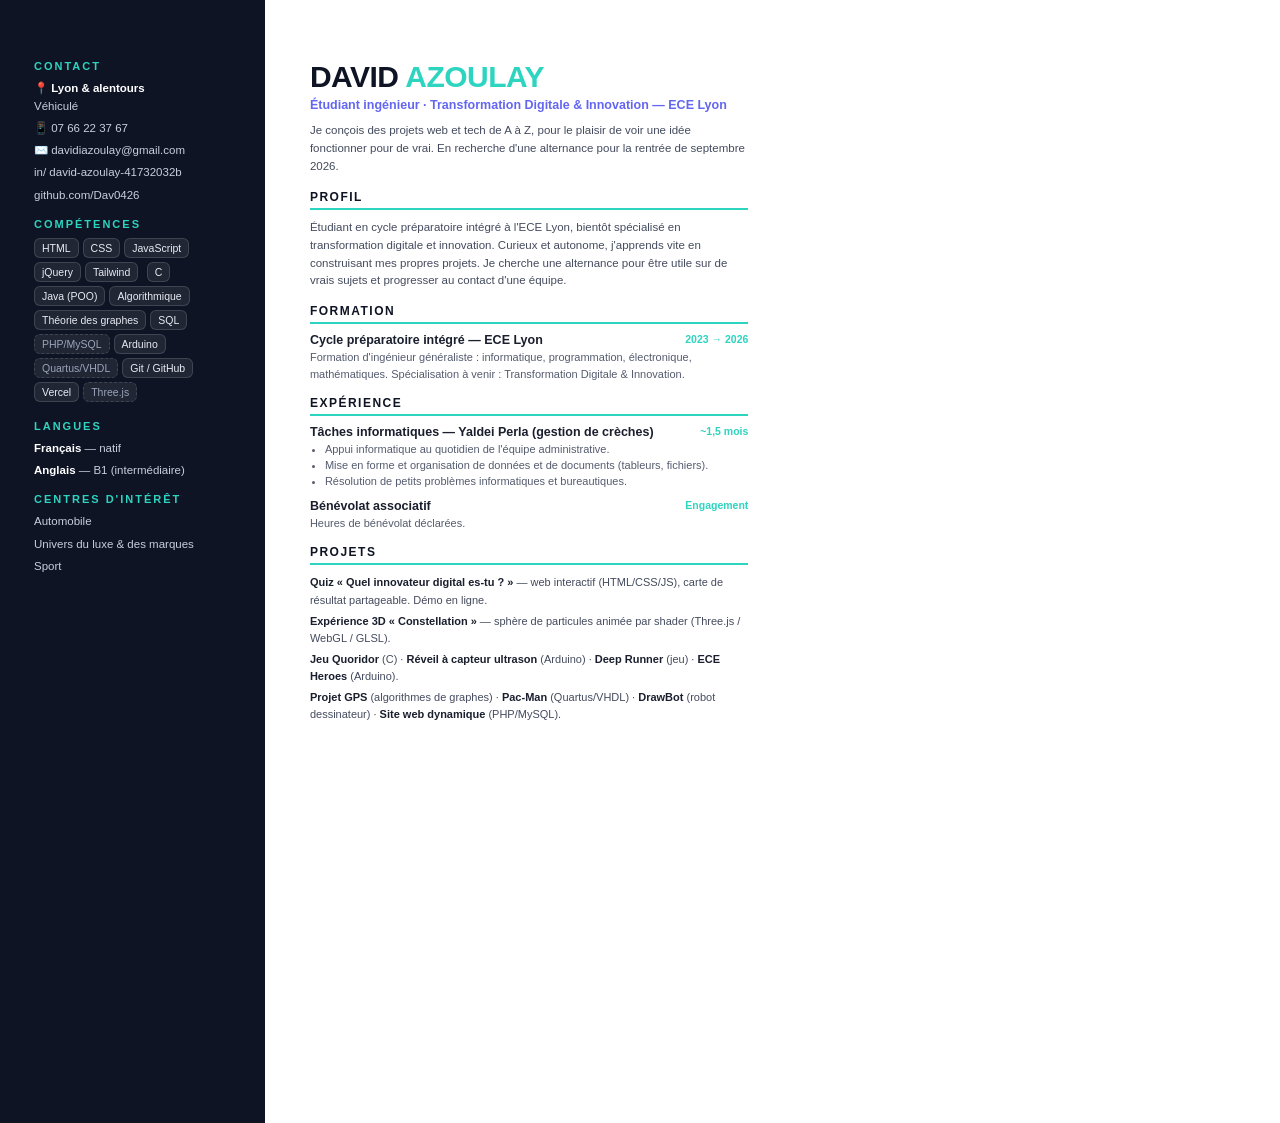
==== cv.html @ 5a432328 "Refonte complete : nouveau portfolio one-page 3D Remplace l'ancien site PHP par un portfolio moderne" ====
<!DOCTYPE html>
<html lang="fr">
<head>
<meta charset="UTF-8" />
<title>CV — David Azoulay</title>
<style>
  @page { size: A4; margin: 0; }
  * { margin: 0; padding: 0; box-sizing: border-box; }
  body { font-family: "Segoe UI", Arial, sans-serif; color: #1a1f2e; -webkit-print-color-adjust: exact; print-color-adjust: exact; }
  .page { width: 210mm; min-height: 297mm; display: grid; grid-template-columns: 70mm 1fr; }

  /* Colonne latérale */
  .side { background: #0f1424; color: #e8ebf3; padding: 16mm 9mm; }
  .side h2 { font-size: 11px; letter-spacing: 2px; text-transform: uppercase; color: #2dd4bf; margin: 14px 0 8px; }
  .side h2:first-child { margin-top: 0; }
  .side .item { font-size: 11.5px; line-height: 1.5; color: #c7cede; margin-bottom: 5px; word-break: break-word; }
  .side .item b { color: #fff; font-weight: 600; }
  .tag { display: inline-block; font-size: 10.5px; background: rgba(255,255,255,0.08); border: 1px solid rgba(255,255,255,0.14); padding: 3px 7px; border-radius: 6px; margin: 0 4px 4px 0; }
  .tag.soft { color: #9aa4ba; border-style: dashed; }

  /* Colonne principale */
  .main { padding: 16mm 12mm; }
  .name { font-size: 30px; font-weight: 800; letter-spacing: -0.5px; color: #0f1424; }
  .name span { color: #2dd4bf; }
  .role { font-size: 12.5px; font-weight: 600; color: #6366f1; margin: 4px 0 10px; }
  .pitch { font-size: 11.5px; line-height: 1.55; color: #444b5e; margin-bottom: 14px; }
  .sec { margin-top: 14px; }
  .sec > h3 { font-size: 12px; letter-spacing: 1.5px; text-transform: uppercase; color: #0f1424; border-bottom: 2px solid #2dd4bf; padding-bottom: 4px; margin-bottom: 9px; }
  .entry { margin-bottom: 9px; }
  .entry .top { display: flex; justify-content: space-between; gap: 8px; }
  .entry .ttl { font-size: 12.5px; font-weight: 700; color: #1a1f2e; }
  .entry .date { font-size: 10.5px; color: #2dd4bf; font-weight: 600; white-space: nowrap; }
  .entry .desc { font-size: 11px; line-height: 1.5; color: #555c6f; margin-top: 2px; }
  .entry ul { margin: 3px 0 0 15px; }
  .entry li { font-size: 11px; line-height: 1.45; color: #555c6f; }
  .proj-line { font-size: 11px; line-height: 1.55; color: #444b5e; margin-bottom: 4px; }
  .proj-line b { color: #1a1f2e; }
</style>
</head>
<body>
  <div class="page">
    <aside class="side">
      <h2>Contact</h2>
      <div class="item">📍 <b>Lyon &amp; alentours</b><br />Véhiculé</div>
      <div class="item">📱 07 66 22 37 67</div>
      <div class="item">✉️ davidiazoulay@gmail.com</div>
      <div class="item">in/ david-azoulay-41732032b</div>
      <div class="item">github.com/Dav0426</div>

      <h2>Compétences</h2>
      <div>
        <span class="tag">HTML</span><span class="tag">CSS</span><span class="tag">JavaScript</span>
        <span class="tag">jQuery</span><span class="tag">Tailwind</span>
        <span class="tag">C</span><span class="tag">Java (POO)</span><span class="tag">Algorithmique</span>
        <span class="tag">Théorie des graphes</span><span class="tag">SQL</span>
        <span class="tag soft">PHP/MySQL</span><span class="tag">Arduino</span>
        <span class="tag soft">Quartus/VHDL</span><span class="tag">Git / GitHub</span>
        <span class="tag">Vercel</span><span class="tag soft">Three.js</span>
      </div>

      <h2>Langues</h2>
      <div class="item"><b>Français</b> — natif</div>
      <div class="item"><b>Anglais</b> — B1 (intermédiaire)</div>

      <h2>Centres d'intérêt</h2>
      <div class="item">Automobile</div>
      <div class="item">Univers du luxe &amp; des marques</div>
      <div class="item">Sport</div>
    </aside>

    <main class="main">
      <div class="name">DAVID <span>AZOULAY</span></div>
      <div class="role">Étudiant ingénieur · Transformation Digitale &amp; Innovation — ECE Lyon</div>
      <div class="pitch">
        Je conçois des projets web et tech de A à Z, pour le plaisir de voir une idée fonctionner
        pour de vrai. En recherche d'une alternance pour la rentrée de septembre 2026.
      </div>

      <div class="sec">
        <h3>Profil</h3>
        <div class="pitch" style="margin:0">
          Étudiant en cycle préparatoire intégré à l'ECE Lyon, bientôt spécialisé en transformation
          digitale et innovation. Curieux et autonome, j'apprends vite en construisant mes propres
          projets. Je cherche une alternance pour être utile sur de vrais sujets et progresser au
          contact d'une équipe.
        </div>
      </div>

      <div class="sec">
        <h3>Formation</h3>
        <div class="entry">
          <div class="top"><span class="ttl">Cycle préparatoire intégré — ECE Lyon</span><span class="date">2023 → 2026</span></div>
          <div class="desc">Formation d'ingénieur généraliste : informatique, programmation, électronique, mathématiques. Spécialisation à venir : Transformation Digitale &amp; Innovation.</div>
        </div>
      </div>

      <div class="sec">
        <h3>Expérience</h3>
        <div class="entry">
          <div class="top"><span class="ttl">Tâches informatiques — Yaldei Perla (gestion de crèches)</span><span class="date">~1,5 mois</span></div>
          <ul>
            <li>Appui informatique au quotidien de l'équipe administrative.</li>
            <li>Mise en forme et organisation de données et de documents (tableurs, fichiers).</li>
            <li>Résolution de petits problèmes informatiques et bureautiques.</li>
          </ul>
        </div>
        <div class="entry">
          <div class="top"><span class="ttl">Bénévolat associatif</span><span class="date">Engagement</span></div>
          <div class="desc">Heures de bénévolat déclarées.</div>
        </div>
      </div>

      <div class="sec">
        <h3>Projets</h3>
        <div class="proj-line"><b>Quiz « Quel innovateur digital es-tu ? »</b> — web interactif (HTML/CSS/JS), carte de résultat partageable. Démo en ligne.</div>
        <div class="proj-line"><b>Expérience 3D « Constellation »</b> — sphère de particules animée par shader (Three.js / WebGL / GLSL).</div>
        <div class="proj-line"><b>Jeu Quoridor</b> (C) · <b>Réveil à capteur ultrason</b> (Arduino) · <b>Deep Runner</b> (jeu) · <b>ECE Heroes</b> (Arduino).</div>
        <div class="proj-line"><b>Projet GPS</b> (algorithmes de graphes) · <b>Pac-Man</b> (Quartus/VHDL) · <b>DrawBot</b> (robot dessinateur) · <b>Site web dynamique</b> (PHP/MySQL).</div>
      </div>
    </main>
  </div>
</body>
</html>
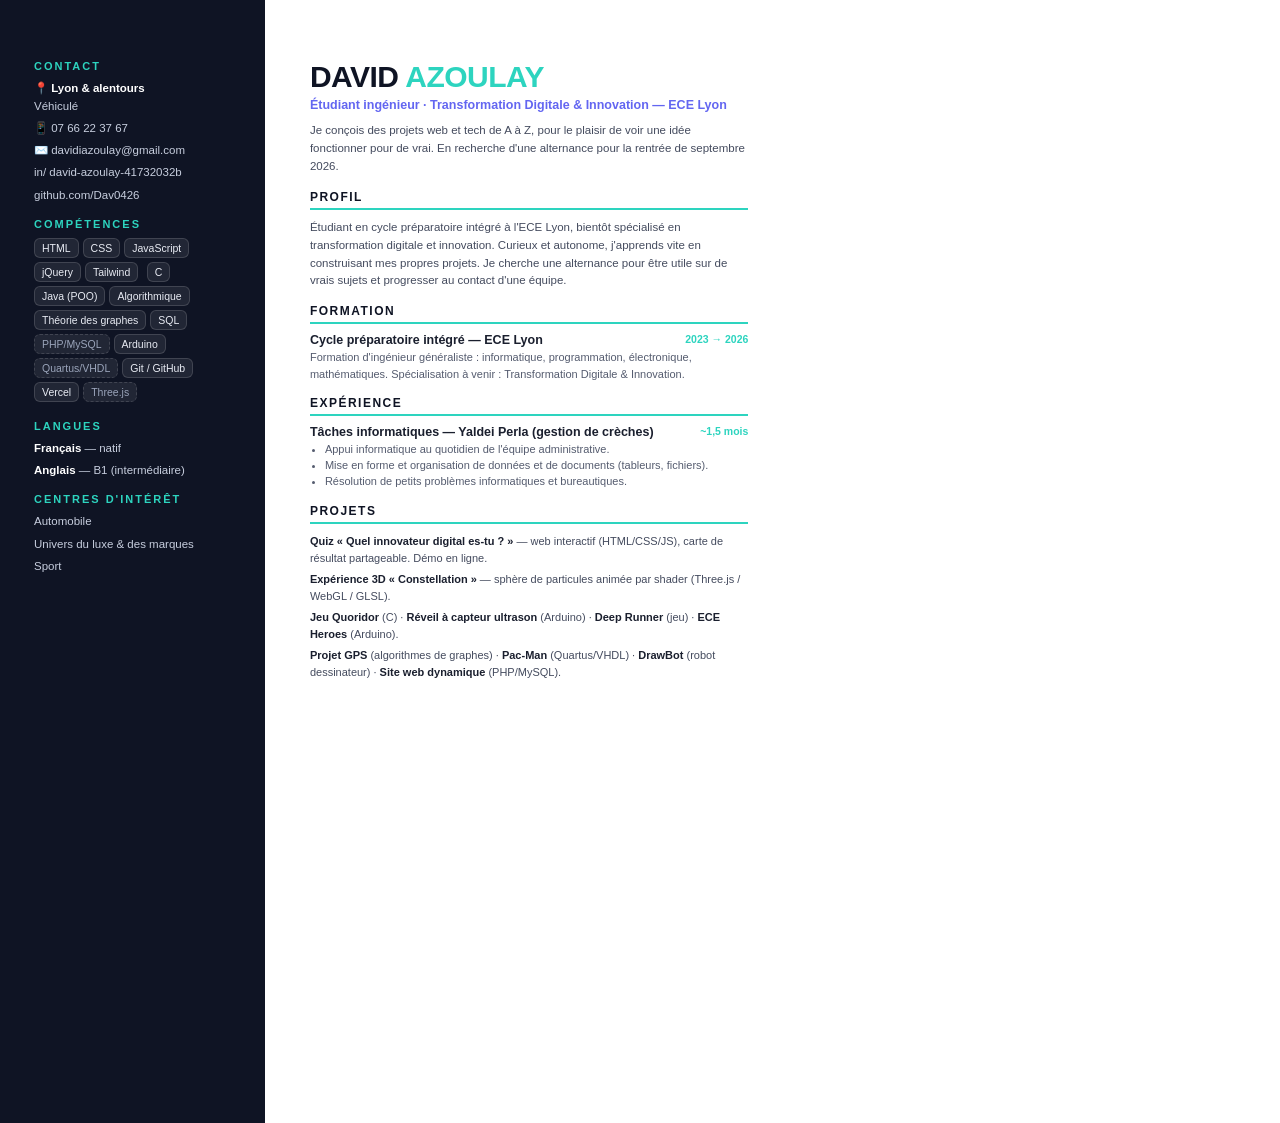
==== commit b7bfc433: "Maj portfolio : MAREA en ligne, marquee photos, retrait benevolat, footer Co-Authored-By: Claude Opu" ====
--- a/cv.html
+++ b/cv.html
@@ -104,10 +104,6 @@
             <li>Résolution de petits problèmes informatiques et bureautiques.</li>
           </ul>
         </div>
-        <div class="entry">
-          <div class="top"><span class="ttl">Bénévolat associatif</span><span class="date">Engagement</span></div>
-          <div class="desc">Heures de bénévolat déclarées.</div>
-        </div>
       </div>
 
       <div class="sec">
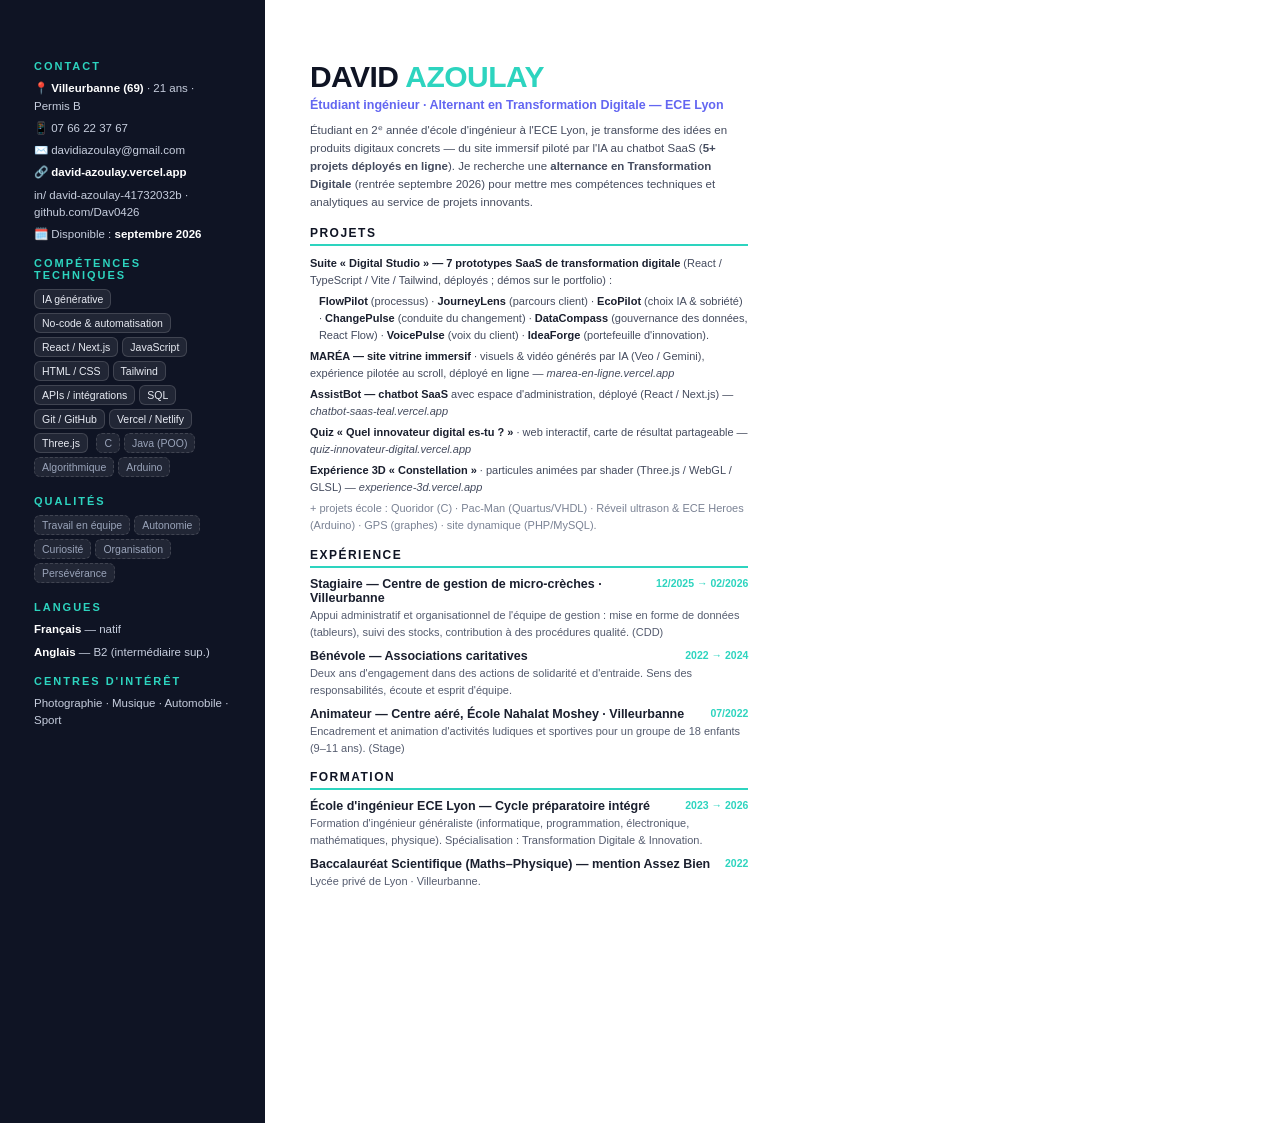
==== commit 8a29cef7: "Ajout de la suite Digital Studio : 7 projets + hub integre (studio.html), bandeau et CV mis a jour C" ====
--- a/cv.html
+++ b/cv.html
@@ -41,77 +41,87 @@
   <div class="page">
     <aside class="side">
       <h2>Contact</h2>
-      <div class="item">📍 <b>Lyon &amp; alentours</b><br />Véhiculé</div>
+      <div class="item">📍 <b>Villeurbanne (69)</b> · 21 ans · Permis B</div>
       <div class="item">📱 07 66 22 37 67</div>
       <div class="item">✉️ davidiazoulay@gmail.com</div>
-      <div class="item">in/ david-azoulay-41732032b</div>
-      <div class="item">github.com/Dav0426</div>
+      <div class="item">🔗 <b>david-azoulay.vercel.app</b></div>
+      <div class="item">in/ david-azoulay-41732032b · github.com/Dav0426</div>
+      <div class="item">🗓️ Disponible : <b>septembre 2026</b></div>
 
-      <h2>Compétences</h2>
+      <h2>Compétences techniques</h2>
       <div>
-        <span class="tag">HTML</span><span class="tag">CSS</span><span class="tag">JavaScript</span>
-        <span class="tag">jQuery</span><span class="tag">Tailwind</span>
-        <span class="tag">C</span><span class="tag">Java (POO)</span><span class="tag">Algorithmique</span>
-        <span class="tag">Théorie des graphes</span><span class="tag">SQL</span>
-        <span class="tag soft">PHP/MySQL</span><span class="tag">Arduino</span>
-        <span class="tag soft">Quartus/VHDL</span><span class="tag">Git / GitHub</span>
-        <span class="tag">Vercel</span><span class="tag soft">Three.js</span>
+        <span class="tag">IA générative</span><span class="tag">No-code &amp; automatisation</span>
+        <span class="tag">React / Next.js</span><span class="tag">JavaScript</span>
+        <span class="tag">HTML / CSS</span><span class="tag">Tailwind</span>
+        <span class="tag">APIs / intégrations</span><span class="tag">SQL</span>
+        <span class="tag">Git / GitHub</span><span class="tag">Vercel / Netlify</span>
+        <span class="tag">Three.js</span>
+        <span class="tag soft">C</span><span class="tag soft">Java (POO)</span>
+        <span class="tag soft">Algorithmique</span><span class="tag soft">Arduino</span>
+      </div>
+
+      <h2>Qualités</h2>
+      <div>
+        <span class="tag soft">Travail en équipe</span><span class="tag soft">Autonomie</span>
+        <span class="tag soft">Curiosité</span><span class="tag soft">Organisation</span>
+        <span class="tag soft">Persévérance</span>
       </div>
 
       <h2>Langues</h2>
       <div class="item"><b>Français</b> — natif</div>
-      <div class="item"><b>Anglais</b> — B1 (intermédiaire)</div>
+      <div class="item"><b>Anglais</b> — B2 (intermédiaire sup.)</div>
 
       <h2>Centres d'intérêt</h2>
-      <div class="item">Automobile</div>
-      <div class="item">Univers du luxe &amp; des marques</div>
-      <div class="item">Sport</div>
+      <div class="item">Photographie · Musique · Automobile · Sport</div>
     </aside>
 
     <main class="main">
       <div class="name">DAVID <span>AZOULAY</span></div>
-      <div class="role">Étudiant ingénieur · Transformation Digitale &amp; Innovation — ECE Lyon</div>
+      <div class="role">Étudiant ingénieur · Alternant en Transformation Digitale — ECE Lyon</div>
       <div class="pitch">
-        Je conçois des projets web et tech de A à Z, pour le plaisir de voir une idée fonctionner
-        pour de vrai. En recherche d'une alternance pour la rentrée de septembre 2026.
+        Étudiant en 2ᵉ année d'école d'ingénieur à l'ECE Lyon, je transforme des idées en produits
+        digitaux concrets — du site immersif piloté par l'IA au chatbot SaaS (<b>5+ projets déployés
+        en ligne</b>). Je recherche une <b>alternance en Transformation Digitale</b> (rentrée
+        septembre 2026) pour mettre mes compétences techniques et analytiques au service de projets innovants.
       </div>
 
       <div class="sec">
-        <h3>Profil</h3>
-        <div class="pitch" style="margin:0">
-          Étudiant en cycle préparatoire intégré à l'ECE Lyon, bientôt spécialisé en transformation
-          digitale et innovation. Curieux et autonome, j'apprends vite en construisant mes propres
-          projets. Je cherche une alternance pour être utile sur de vrais sujets et progresser au
-          contact d'une équipe.
+        <h3>Projets</h3>
+        <div class="proj-line"><b>Suite « Digital Studio » — 7 prototypes SaaS de transformation digitale</b> (React / TypeScript / Vite / Tailwind, déployés ; démos sur le portfolio) :</div>
+        <div class="proj-line" style="padding-left:9px"><b>FlowPilot</b> (processus) · <b>JourneyLens</b> (parcours client) · <b>EcoPilot</b> (choix IA &amp; sobriété) · <b>ChangePulse</b> (conduite du changement) · <b>DataCompass</b> (gouvernance des données, React&nbsp;Flow) · <b>VoicePulse</b> (voix du client) · <b>IdeaForge</b> (portefeuille d'innovation).</div>
+        <div class="proj-line"><b>MARÉA — site vitrine immersif</b> · visuels &amp; vidéo générés par IA (Veo / Gemini), expérience pilotée au scroll, déployé en ligne — <i>marea-en-ligne.vercel.app</i></div>
+        <div class="proj-line"><b>AssistBot — chatbot SaaS</b> avec espace d'administration, déployé (React / Next.js) — <i>chatbot-saas-teal.vercel.app</i></div>
+        <div class="proj-line"><b>Quiz « Quel innovateur digital es-tu ? »</b> · web interactif, carte de résultat partageable — <i>quiz-innovateur-digital.vercel.app</i></div>
+        <div class="proj-line"><b>Expérience 3D « Constellation »</b> · particules animées par shader (Three.js / WebGL / GLSL) — <i>experience-3d.vercel.app</i></div>
+        <div class="proj-line" style="color:#7a8294">+ projets école : Quoridor (C) · Pac-Man (Quartus/VHDL) · Réveil ultrason &amp; ECE Heroes (Arduino) · GPS (graphes) · site dynamique (PHP/MySQL).</div>
+      </div>
+
+      <div class="sec">
+        <h3>Expérience</h3>
+        <div class="entry">
+          <div class="top"><span class="ttl">Stagiaire — Centre de gestion de micro-crèches · Villeurbanne</span><span class="date">12/2025 → 02/2026</span></div>
+          <div class="desc">Appui administratif et organisationnel de l'équipe de gestion : mise en forme de données (tableurs), suivi des stocks, contribution à des procédures qualité. (CDD)</div>
+        </div>
+        <div class="entry">
+          <div class="top"><span class="ttl">Bénévole — Associations caritatives</span><span class="date">2022 → 2024</span></div>
+          <div class="desc">Deux ans d'engagement dans des actions de solidarité et d'entraide. Sens des responsabilités, écoute et esprit d'équipe.</div>
+        </div>
+        <div class="entry">
+          <div class="top"><span class="ttl">Animateur — Centre aéré, École Nahalat Moshey · Villeurbanne</span><span class="date">07/2022</span></div>
+          <div class="desc">Encadrement et animation d'activités ludiques et sportives pour un groupe de 18 enfants (9–11 ans). (Stage)</div>
         </div>
       </div>
 
       <div class="sec">
         <h3>Formation</h3>
         <div class="entry">
-          <div class="top"><span class="ttl">Cycle préparatoire intégré — ECE Lyon</span><span class="date">2023 → 2026</span></div>
-          <div class="desc">Formation d'ingénieur généraliste : informatique, programmation, électronique, mathématiques. Spécialisation à venir : Transformation Digitale &amp; Innovation.</div>
+          <div class="top"><span class="ttl">École d'ingénieur ECE Lyon — Cycle préparatoire intégré</span><span class="date">2023 → 2026</span></div>
+          <div class="desc">Formation d'ingénieur généraliste (informatique, programmation, électronique, mathématiques, physique). Spécialisation : Transformation Digitale &amp; Innovation.</div>
         </div>
-      </div>
-
-      <div class="sec">
-        <h3>Expérience</h3>
         <div class="entry">
-          <div class="top"><span class="ttl">Tâches informatiques — Yaldei Perla (gestion de crèches)</span><span class="date">~1,5 mois</span></div>
-          <ul>
-            <li>Appui informatique au quotidien de l'équipe administrative.</li>
-            <li>Mise en forme et organisation de données et de documents (tableurs, fichiers).</li>
-            <li>Résolution de petits problèmes informatiques et bureautiques.</li>
-          </ul>
+          <div class="top"><span class="ttl">Baccalauréat Scientifique (Maths–Physique) — mention Assez Bien</span><span class="date">2022</span></div>
+          <div class="desc">Lycée privé de Lyon · Villeurbanne.</div>
         </div>
-      </div>
-
-      <div class="sec">
-        <h3>Projets</h3>
-        <div class="proj-line"><b>Quiz « Quel innovateur digital es-tu ? »</b> — web interactif (HTML/CSS/JS), carte de résultat partageable. Démo en ligne.</div>
-        <div class="proj-line"><b>Expérience 3D « Constellation »</b> — sphère de particules animée par shader (Three.js / WebGL / GLSL).</div>
-        <div class="proj-line"><b>Jeu Quoridor</b> (C) · <b>Réveil à capteur ultrason</b> (Arduino) · <b>Deep Runner</b> (jeu) · <b>ECE Heroes</b> (Arduino).</div>
-        <div class="proj-line"><b>Projet GPS</b> (algorithmes de graphes) · <b>Pac-Man</b> (Quartus/VHDL) · <b>DrawBot</b> (robot dessinateur) · <b>Site web dynamique</b> (PHP/MySQL).</div>
       </div>
     </main>
   </div>
